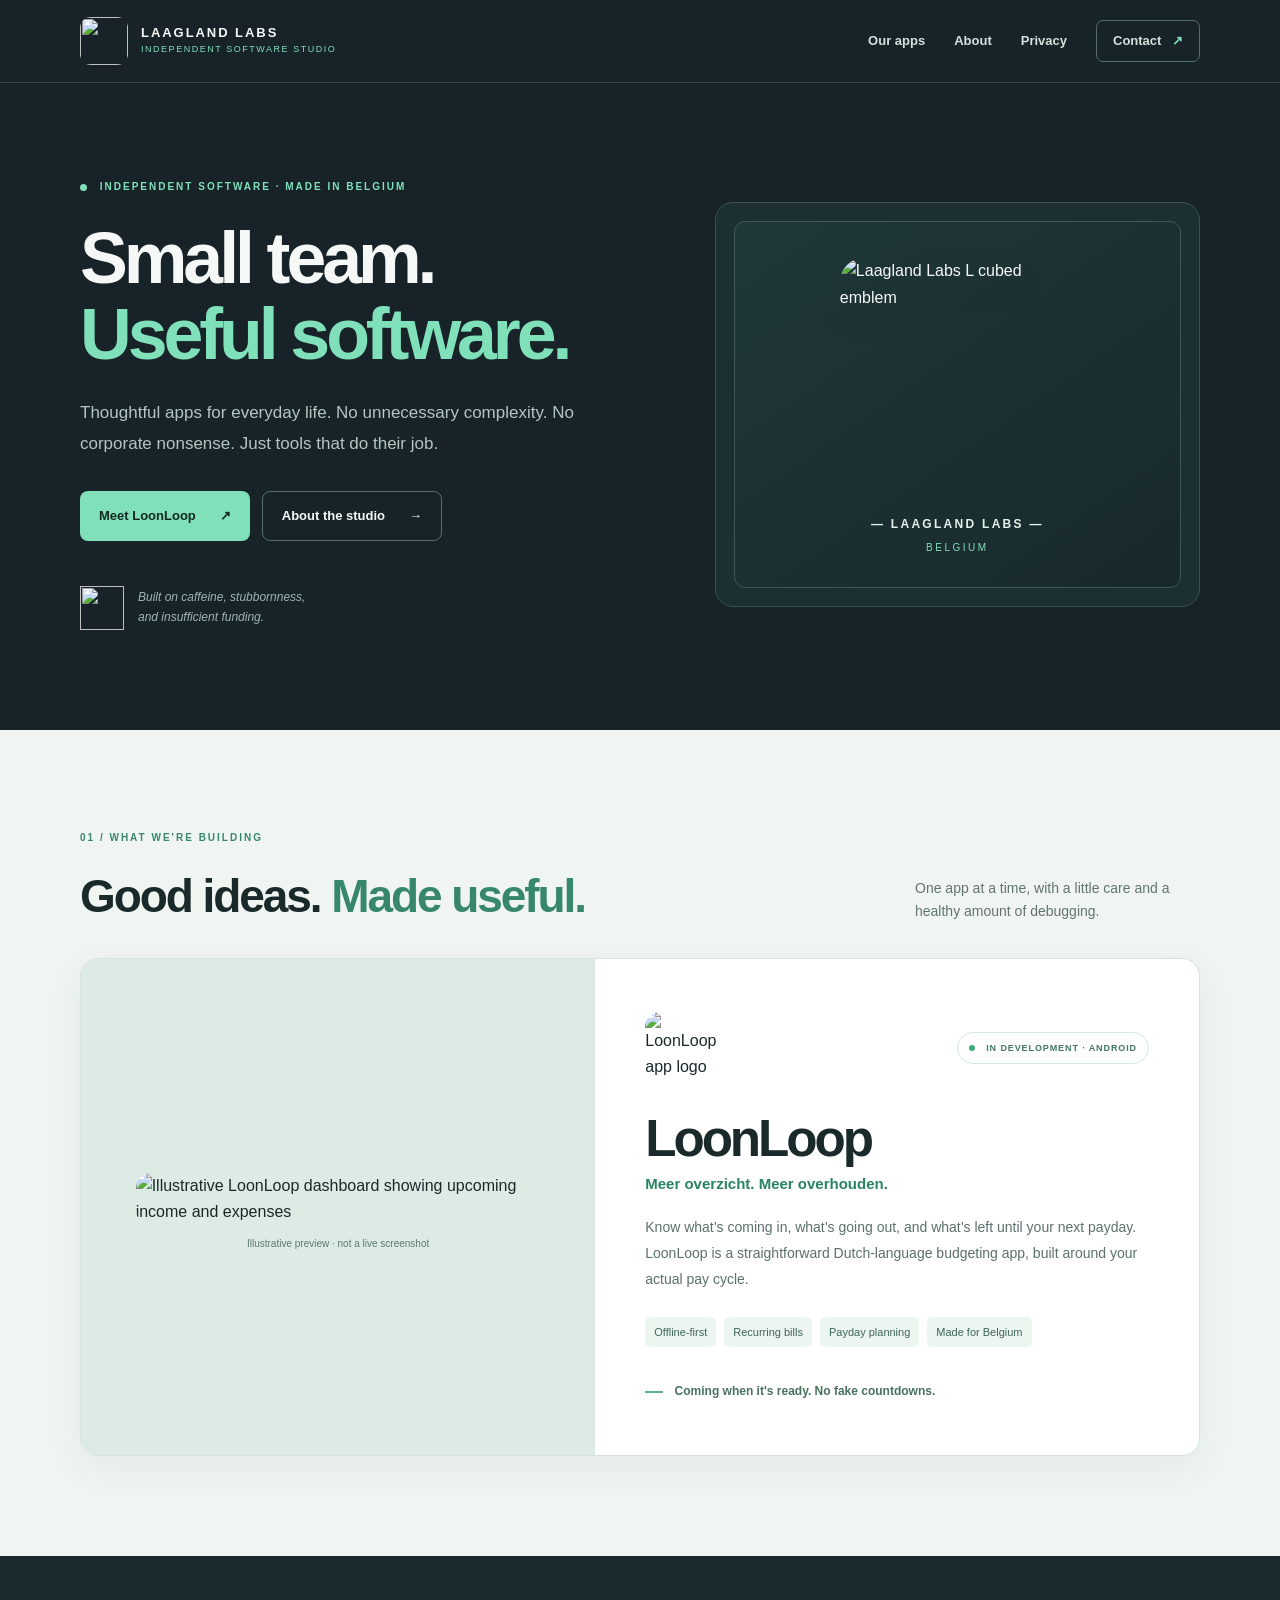
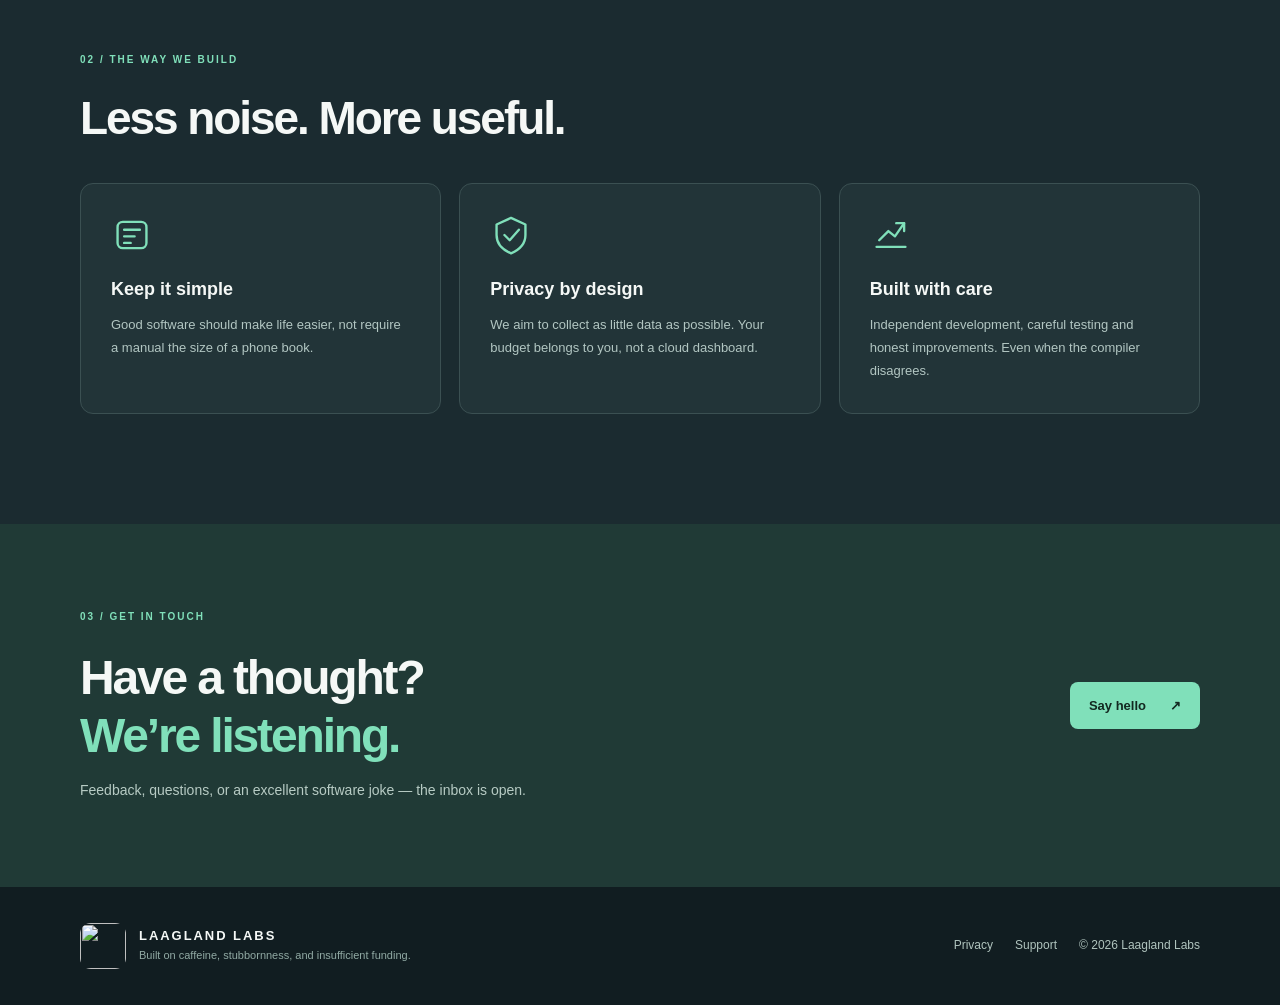
==== index.html @ 921c795e "Add files via upload" ====
<!doctype html>
<html lang="en"><head>
<meta charset="utf-8"><meta name="viewport" content="width=device-width,initial-scale=1">
<meta name="theme-color" content="#172328">
<meta name="description" content="Laagland Labs is an independent Belgian software studio building useful, straightforward apps. Meet LoonLoop.">
<title>Laagland Labs — Small team. Useful software.</title>
<link rel="icon" type="image/svg+xml" href="assets/favicon.svg">
<link rel="stylesheet" href="styles.css">
</head><body>
<header class="header"><div class="container nav">
<a href="index.html" class="brand" aria-label="Laagland Labs homepage"><img src="assets/l3-logo-approved.png" width="48" height="48" alt=""><span><strong>LAAGLAND LABS</strong><small>INDEPENDENT SOFTWARE STUDIO</small></span></a>
<nav aria-label="Main navigation"><a href="#apps">Our apps</a><a href="#about">About</a><a href="privacy.html">Privacy</a><a class="nav-cta" href="support.html">Contact <span aria-hidden="true">↗</span></a></nav>
</div></header>
<main>
<section class="hero container"><div class="hero-copy">
<p class="eyebrow"><span class="dot"></span> INDEPENDENT SOFTWARE · MADE IN BELGIUM</p>
<h1>Small team.<br><span>Useful software.</span></h1>
<p class="lead">Thoughtful apps for everyday life. No unnecessary complexity. No corporate nonsense. Just tools that do their job.</p>
<div class="actions"><a class="btn btn-primary" href="#apps">Meet LoonLoop <span>↗</span></a><a class="btn btn-outline" href="#about">About the studio <span>→</span></a></div>
<div class="slogan"><img class="coffee-icon" src="assets/coffee-cup.svg" width="44" height="44" alt=""><p>Built on caffeine, stubbornness,<br>and insufficient funding.</p></div>
</div><div class="hero-art"><div class="hero-art-inner">
<div class="mark-stage"><img src="assets/l3-logo-approved.png" width="208" height="208" alt="Laagland Labs L cubed emblem"></div>
<div class="art-caption"><span class="art-caption-name">— LAAGLAND LABS —</span><span class="art-caption-location">BELGIUM</span></div>
</div></div></section>
<section class="apps" id="apps"><div class="container">
<div class="section-intro"><div><p class="eyebrow dark">01 / WHAT WE'RE BUILDING</p><h2>Good ideas. <span>Made useful.</span></h2></div><p>One app at a time, with a little care and a healthy amount of debugging.</p></div>
<div class="product"><div class="product-visual"><img class="preview" src="assets/app-preview.svg" alt="Illustrative LoonLoop dashboard showing upcoming income and expenses"><span class="preview-note">Illustrative preview · not a live screenshot</span></div>
<div class="product-info"><div class="product-top"><img src="assets/loonloop-icon.svg" alt="LoonLoop app logo" width="72" height="72"><span class="status"><span class="dot"></span> IN DEVELOPMENT · ANDROID</span></div>
<h3>LoonLoop</h3><p class="tagline">Meer overzicht. Meer overhouden.</p>
<p class="description">Know what’s coming in, what’s going out, and what’s left until your next payday. LoonLoop is a straightforward Dutch-language budgeting app, built around your actual pay cycle.</p>
<div class="chips"><span>Offline-first</span><span>Recurring bills</span><span>Payday planning</span><span>Made for Belgium</span></div>
<div class="availability"><span class="small-line"></span> Coming when it's ready. No fake countdowns.</div>
</div></div></div></section>
<section class="values" id="about"><div class="container"><p class="eyebrow">02 / THE WAY WE BUILD</p><h2>Less noise. More useful.</h2>
<div class="values-grid">
<article><div class="value-icon"><svg viewBox="0 0 32 32" aria-hidden="true"><rect x="5" y="6" width="22" height="20" rx="4"/><path d="M10 12h12M10 17h8M10 22h5"/></svg></div><h3>Keep it simple</h3><p>Good software should make life easier, not require a manual the size of a phone book.</p></article>
<article><div class="value-icon"><svg viewBox="0 0 32 32" aria-hidden="true"><path d="M16 3 27 8v8c0 7-4 11-11 14C9 27 5 23 5 16V8z"/><path d="m11 16 4 4 7-8"/></svg></div><h3>Privacy by design</h3><p>We aim to collect as little data as possible. Your budget belongs to you, not a cloud dashboard.</p></article>
<article><div class="value-icon"><svg viewBox="0 0 32 32" aria-hidden="true"><path d="M5 25h22M7 20l7-7 5 4 7-10"/><path d="M20 7h6v6"/></svg></div><h3>Built with care</h3><p>Independent development, careful testing and honest improvements. Even when the compiler disagrees.</p></article>
</div></div></section>
<section class="contact"><div class="container contact-row"><div><p class="eyebrow">03 / GET IN TOUCH</p><h2>Have a thought?<br><span>We’re listening.</span></h2><p>Feedback, questions, or an excellent software joke — the inbox is open.</p></div><a class="btn btn-primary" href="support.html">Say hello <span>↗</span></a></div></section>
</main>
<footer><div class="container footer"><div class="footer-brand"><img src="assets/l3-logo-approved.png" width="46" height="46" alt=""><div><strong>LAAGLAND LABS</strong><small>Built on caffeine, stubbornness, and insufficient funding.</small></div></div><div class="footer-links"><a href="privacy.html">Privacy</a><a href="support.html">Support</a><span>© <span id="year">2026</span> Laagland Labs</span></div></div></footer>
<script src="script.js"></script></body></html>
---- styles.css ----
:root{--bg:#172328;--bg2:#1c2c30;--mint:#80e0ba;--mint-light:#a6f0d0;--text:#f5f8f6;--muted:#b2c6c2;--line:#35474a;--paper:#f0f5f1;--ink:#1a2a2b}
*{box-sizing:border-box}html{scroll-behavior:smooth}body{margin:0;background:var(--bg);color:var(--text);font-family:Inter,"Segoe UI",Arial,sans-serif;line-height:1.65;-webkit-font-smoothing:antialiased}a{text-decoration:none;color:inherit}a:focus-visible{outline:2px solid var(--mint);outline-offset:4px}img{max-width:100%;display:block}.container{width:min(1120px,calc(100% - 48px));margin:auto}
.header{border-bottom:1px solid var(--line);background:#172328;position:sticky;top:0;z-index:10}.nav{height:82px;display:flex;align-items:center;justify-content:space-between;gap:24px}.brand{display:flex;align-items:center;gap:13px}.brand img{border-radius:11px}.brand strong,.footer-brand strong{display:block;font-size:13px;letter-spacing:.15em;line-height:1.4}.brand small{display:block;color:var(--mint);font-size:9px;letter-spacing:.17em;line-height:1.7}.nav nav{display:flex;align-items:center;gap:29px;color:#d5e1dc;font-size:13px;font-weight:600}.nav nav a:hover,.footer-links a:hover{color:var(--mint)}.nav-cta{border:1px solid #52706a;padding:9px 16px;border-radius:7px}.nav-cta span{color:var(--mint);padding-left:7px}
.hero{display:grid;grid-template-columns:1.08fr .92fr;gap:65px;align-items:center;padding-top:96px;padding-bottom:100px;min-height:610px}.eyebrow{font-size:10px;letter-spacing:.2em;font-weight:800;color:var(--mint);margin:0 0 24px}.dot{display:inline-block;width:7px;height:7px;background:var(--mint);border-radius:50%;margin-right:8px;vertical-align:middle}.hero h1{font-size:clamp(48px,5.6vw,75px);line-height:1.07;letter-spacing:-.057em;margin:0 0 25px;font-weight:800}.hero h1 span,.contact h2 span{color:var(--mint)}.lead{color:var(--muted);max-width:510px;font-size:17px;line-height:1.8;margin:0}.actions{display:flex;gap:12px;flex-wrap:wrap;margin-top:32px}.btn{display:inline-flex;align-items:center;justify-content:center;gap:24px;border-radius:8px;padding:13px 19px;font-size:13px;font-weight:750;transition:background .18s,border-color .18s}.btn-primary{background:var(--mint);color:#132921}.btn-primary:hover{background:var(--mint-light)}.btn-outline{border:1px solid #56706b}.btn-outline:hover{border-color:var(--mint)}.slogan{display:flex;gap:14px;align-items:center;margin-top:45px;color:#9eb5b1;font-size:12px;font-style:italic}.slogan p{margin:0}.coffee{font-size:25px;font-style:normal}
.hero-art{border:1px solid #39514f;background:#1c3032;border-radius:18px;padding:18px;min-height:405px;display:grid}.hero-art-inner{border:1px solid #405755;border-radius:11px;display:flex;flex-direction:column;justify-content:space-between;padding:30px;background:linear-gradient(145deg,#203839,#18292d)}.mark-stage{flex:1;display:grid;place-items:center}.mark-stage img{width:min(220px,65%);filter:drop-shadow(0 10px 20px #0002)}.art-caption{display:flex;justify-content:space-between;gap:10px;color:#94b2aa;font-size:9px;letter-spacing:.16em}
.apps{background:var(--paper);color:var(--ink);padding:100px 0}.section-intro{display:flex;align-items:end;justify-content:space-between;gap:30px;margin-bottom:35px}.eyebrow.dark{color:#37876a}.section-intro h2,.values h2{font-size:clamp(32px,4vw,46px);letter-spacing:-.045em;line-height:1.15;margin:0}.section-intro h2 span{color:#37876a}.section-intro>p{color:#617471;max-width:285px;font-size:14px;margin:0}
.product{background:white;border:1px solid #d7e3db;border-radius:18px;overflow:hidden;display:grid;grid-template-columns:.92fr 1.08fr;box-shadow:0 12px 36px #1d3e3410}.product-visual{background:#dcebe4;padding:28px 28px 16px;display:flex;flex-direction:column;align-items:center;justify-content:center}.preview{width:min(100%,405px);border-radius:15px}.preview-note{color:#5d7970;font-size:10px;margin-top:11px}.product-info{padding:53px 50px}.product-top{display:flex;align-items:center;justify-content:space-between;gap:16px}.product-top img{border-radius:15px}.status{font-size:9px;font-weight:800;letter-spacing:.1em;color:#417a62;border:1px solid #d5e8dd;padding:8px 11px;border-radius:20px;white-space:nowrap}.status .dot{width:6px;height:6px;background:#41aa7e}.product h3{font-size:clamp(38px,4vw,54px);line-height:1.1;letter-spacing:-.06em;margin:27px 0 5px}.tagline{font-size:15px;font-weight:750;color:#298460;margin:0 0 18px}.description{font-size:14px;line-height:1.85;color:#5c706c;margin:0}.chips{display:flex;flex-wrap:wrap;gap:8px;margin-top:24px}.chips span{font-size:11px;background:#edf5f0;color:#3c6658;padding:6px 9px;border-radius:5px}.availability{font-size:12px;font-weight:700;color:#48725e;margin-top:35px}.small-line{display:inline-block;width:18px;height:2px;background:#5eb18a;vertical-align:middle;margin-right:8px}
.values{padding:96px 0 110px;background:#1b2b30}.values h2{margin-bottom:38px}.values-grid{display:grid;grid-template-columns:repeat(3,1fr);gap:18px}.values-grid article{padding:30px;border:1px solid #3b5052;border-radius:13px;background:#223438}.value-icon{width:42px;height:42px;color:var(--mint)}.value-icon svg{width:100%;height:100%;fill:none;stroke:currentColor;stroke-width:1.8;stroke-linecap:round;stroke-linejoin:round}.values h3{font-size:18px;margin:19px 0 8px}.values article p{font-size:13px;color:#b2c6c2;margin:0;line-height:1.8}
.contact{padding:85px 0;background:#203a36}.contact-row{display:flex;align-items:center;justify-content:space-between;gap:35px}.contact h2{font-size:clamp(32px,4vw,48px);letter-spacing:-.045em;line-height:1.2;margin:0 0 14px}.contact p:not(.eyebrow){color:#b7cbc4;font-size:14px;margin:0}.contact .btn{flex:none}
footer{background:#111d21;padding:36px 0}.footer{display:flex;justify-content:space-between;align-items:center;gap:30px}.footer-brand{display:flex;align-items:center;gap:13px}.footer-brand img{border-radius:10px}.footer-brand small{display:block;color:#91aaa4;font-size:11px}.footer-links{display:flex;align-items:center;flex-wrap:wrap;gap:22px;color:#b0c4be;font-size:12px}
.legal{max-width:820px;padding:85px 0 110px}.legal h1{font-size:clamp(36px,5vw,54px);letter-spacing:-.05em;line-height:1.2}.legal h2{font-size:23px;margin-top:32px}.legal p,.legal li{color:var(--muted)}.legal a{color:var(--mint);text-decoration:underline}.notice{padding:19px 22px;border:1px solid #547b6b;border-radius:9px;background:#203832;color:#d7f1e4}
@media(max-width:900px){.hero{gap:28px;min-height:unset;padding:70px 0}.hero-art{min-height:320px}.product-info{padding:35px}.product-visual{padding:20px}.nav nav{gap:16px}}
@media(max-width:700px){.container{width:min(100% - 36px,1120px)}.nav{height:72px}.brand strong{font-size:11px}.brand small{font-size:8px}.nav nav a:not(.nav-cta){display:none}.nav-cta{padding:8px 10px}.hero{grid-template-columns:1fr;padding:60px 0;gap:32px}.hero h1{font-size:clamp(46px,10vw,64px)}.hero-art{min-height:270px}.mark-stage img{width:170px}.apps,.values{padding:70px 0}.section-intro{display:block}.section-intro>p{margin-top:15px}.product{grid-template-columns:1fr}.product-visual{padding:18px}.preview{max-width:360px}.product-info{padding:30px}.product-top{align-items:start}.status{font-size:8px}.values-grid{grid-template-columns:1fr}.contact{padding:70px 0}.contact-row{align-items:start;flex-direction:column}.footer{align-items:start;flex-direction:column}.footer-links{gap:16px}}
@media(prefers-reduced-motion:reduce){html{scroll-behavior:auto}.btn{transition:none}}

/* Brand assets v1.3 */
.coffee-icon{width:44px;height:44px;flex:none;display:block}
.brand img,.footer-brand img{object-fit:cover;border-radius:11px}
.mark-stage img{width:min(235px,72%);height:auto;aspect-ratio:1;object-fit:cover;border-radius:24px}
@media(max-width:700px){.mark-stage img{width:180px}}

/* v1.4: centered studio signature beneath hero logo */
.art-caption{display:flex;flex-direction:column;align-items:center;justify-content:center;gap:5px;text-align:center;padding-top:16px}
.art-caption-name{font-size:12px;letter-spacing:.19em;color:#e3f2eb;font-weight:700}
.art-caption-location{font-size:10px;letter-spacing:.25em;color:#80e0ba}

/* Support form test */
.support-page{max-width:850px;padding-top:80px;padding-bottom:105px}.support-page h1{font-size:clamp(38px,5vw,60px);line-height:1.13;letter-spacing:-.045em;margin:0}.support-page h1 span{color:var(--mint)}.support-intro,.support-form-section>p{color:var(--muted)}.support-page section{margin-top:55px}.support-page h2{font-size:27px}.faq details{border:1px solid var(--line);border-radius:10px;margin:10px 0;padding:0 18px;background:#203237}.faq summary{cursor:pointer;padding:17px 0;font-weight:650}.faq details p{color:var(--muted);margin:0 0 18px}.support-form-section{border-top:1px solid var(--line);padding-top:20px}.support-form{display:grid;gap:18px;margin-top:25px}.support-form label{display:grid;gap:7px;font-size:13px;font-weight:650}.form-two{display:grid;grid-template-columns:1fr 1fr;gap:16px}.support-form input,.support-form select,.support-form textarea{width:100%;border:1px solid #526a67;background:#1b2d31;color:var(--text);padding:13px 14px;border-radius:8px;font:inherit;font-weight:400}.support-form textarea{resize:vertical}.support-form input:focus,.support-form select:focus,.support-form textarea:focus{outline:2px solid var(--mint);outline-offset:2px}.support-form input::placeholder,.support-form textarea::placeholder{color:#8da5a0}.support-form .btn{border:0;cursor:pointer;justify-self:start}.support-form .btn:disabled{opacity:.6;cursor:wait}.form-privacy{color:var(--muted);font-size:12px;margin:0}.form-privacy a{color:var(--mint);text-decoration:underline}.form-status{margin:0;min-height:1.5em;color:var(--mint)}.form-status.error{color:#ffb0a8}.form-honeypot{position:absolute;left:-10000px;width:1px;height:1px;overflow:hidden}@media(max-width:700px){.form-two{grid-template-columns:1fr}.support-page{padding-top:55px}}
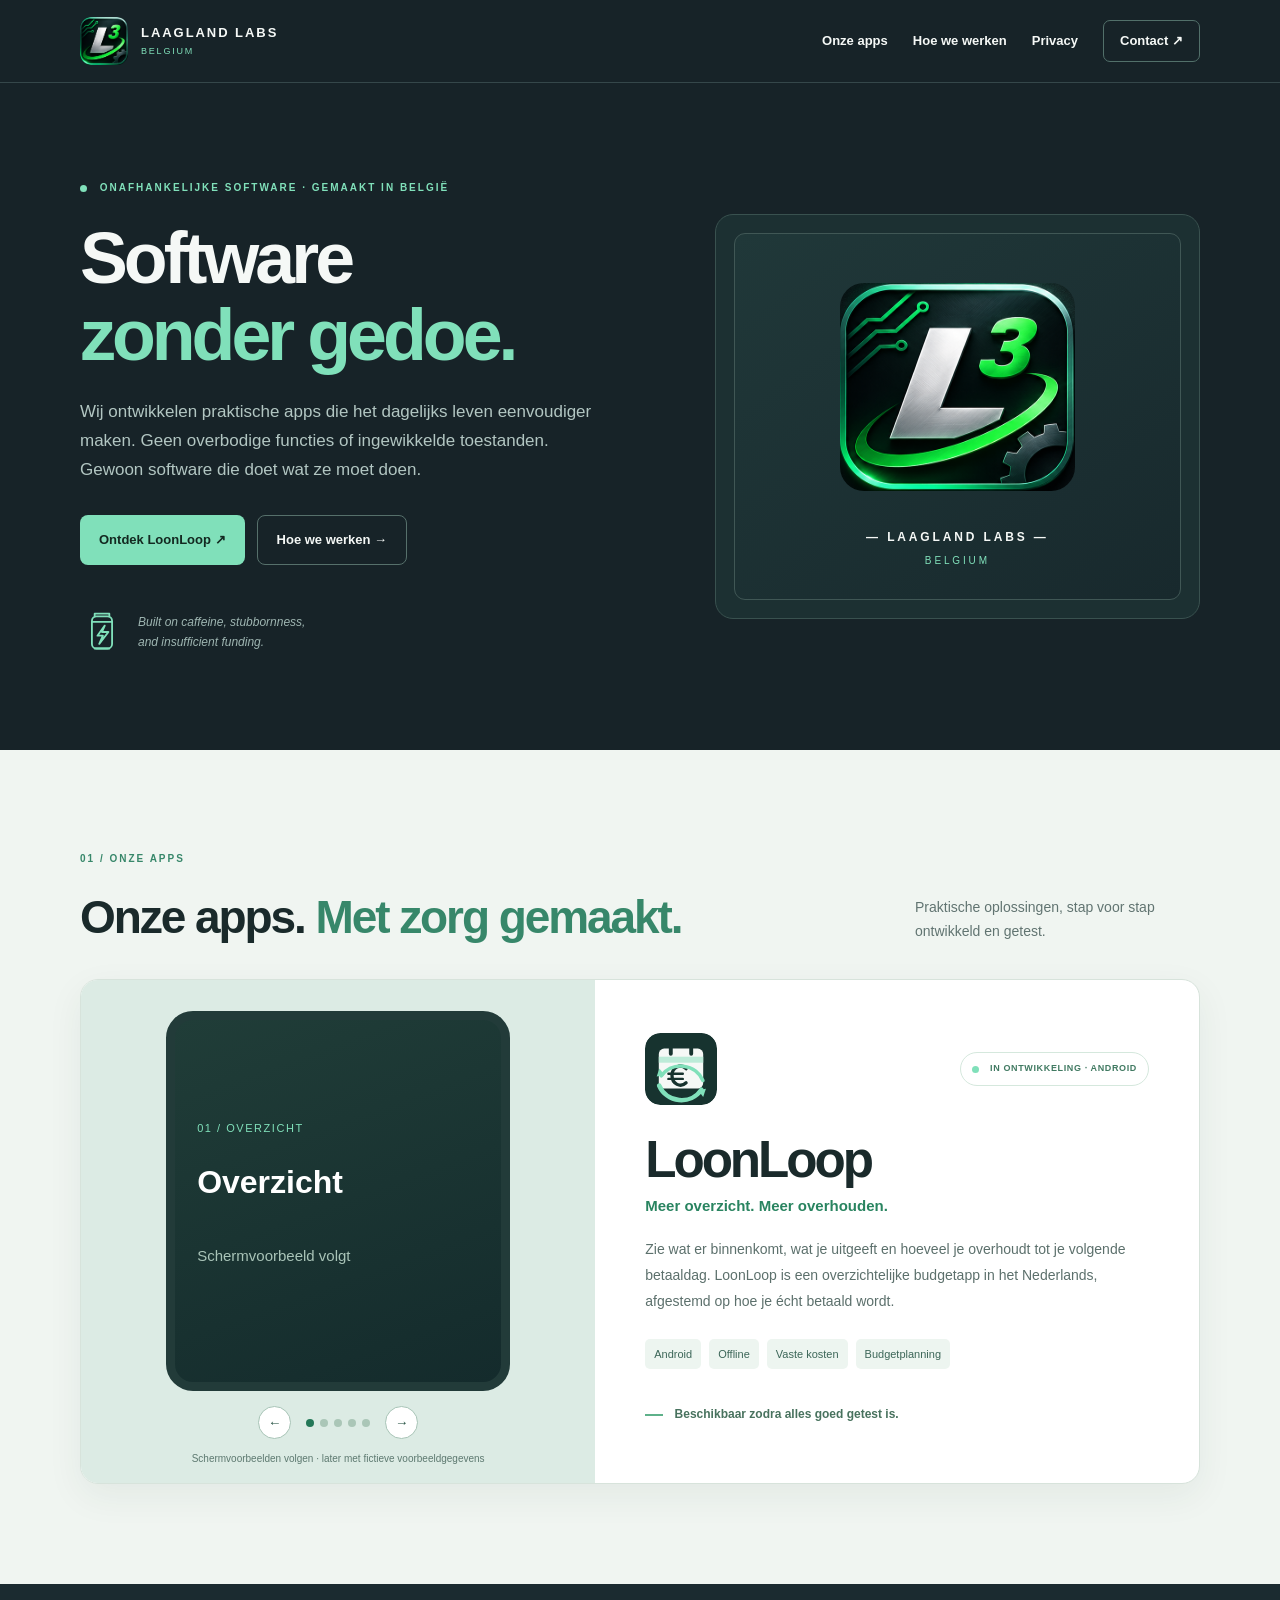
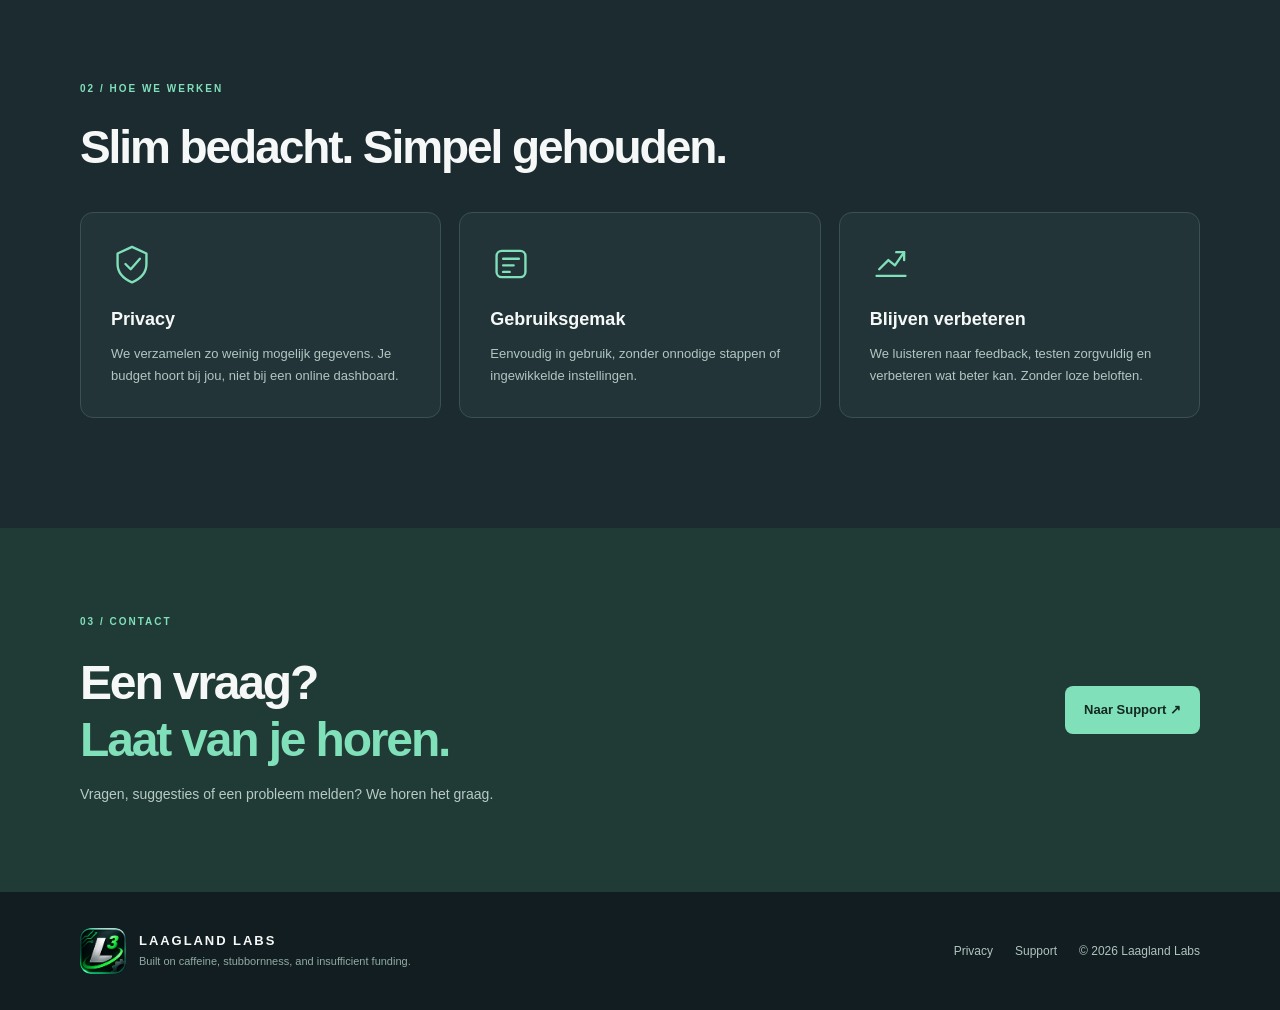
==== commit 816a8083: "Add files via upload" ====
--- a/index.html
+++ b/index.html
@@ -1,43 +1,7 @@
-<!doctype html>
-<html lang="en"><head>
-<meta charset="utf-8"><meta name="viewport" content="width=device-width,initial-scale=1">
-<meta name="theme-color" content="#172328">
-<meta name="description" content="Laagland Labs is an independent Belgian software studio building useful, straightforward apps. Meet LoonLoop.">
-<title>Laagland Labs — Small team. Useful software.</title>
-<link rel="icon" type="image/svg+xml" href="assets/favicon.svg">
-<link rel="stylesheet" href="styles.css">
-</head><body>
-<header class="header"><div class="container nav">
-<a href="index.html" class="brand" aria-label="Laagland Labs homepage"><img src="assets/l3-logo-approved.png" width="48" height="48" alt=""><span><strong>LAAGLAND LABS</strong><small>INDEPENDENT SOFTWARE STUDIO</small></span></a>
-<nav aria-label="Main navigation"><a href="#apps">Our apps</a><a href="#about">About</a><a href="privacy.html">Privacy</a><a class="nav-cta" href="support.html">Contact <span aria-hidden="true">↗</span></a></nav>
-</div></header>
-<main>
-<section class="hero container"><div class="hero-copy">
-<p class="eyebrow"><span class="dot"></span> INDEPENDENT SOFTWARE · MADE IN BELGIUM</p>
-<h1>Small team.<br><span>Useful software.</span></h1>
-<p class="lead">Thoughtful apps for everyday life. No unnecessary complexity. No corporate nonsense. Just tools that do their job.</p>
-<div class="actions"><a class="btn btn-primary" href="#apps">Meet LoonLoop <span>↗</span></a><a class="btn btn-outline" href="#about">About the studio <span>→</span></a></div>
-<div class="slogan"><img class="coffee-icon" src="assets/coffee-cup.svg" width="44" height="44" alt=""><p>Built on caffeine, stubbornness,<br>and insufficient funding.</p></div>
-</div><div class="hero-art"><div class="hero-art-inner">
-<div class="mark-stage"><img src="assets/l3-logo-approved.png" width="208" height="208" alt="Laagland Labs L cubed emblem"></div>
-<div class="art-caption"><span class="art-caption-name">— LAAGLAND LABS —</span><span class="art-caption-location">BELGIUM</span></div>
-</div></div></section>
-<section class="apps" id="apps"><div class="container">
-<div class="section-intro"><div><p class="eyebrow dark">01 / WHAT WE'RE BUILDING</p><h2>Good ideas. <span>Made useful.</span></h2></div><p>One app at a time, with a little care and a healthy amount of debugging.</p></div>
-<div class="product"><div class="product-visual"><img class="preview" src="assets/app-preview.svg" alt="Illustrative LoonLoop dashboard showing upcoming income and expenses"><span class="preview-note">Illustrative preview · not a live screenshot</span></div>
-<div class="product-info"><div class="product-top"><img src="assets/loonloop-icon.svg" alt="LoonLoop app logo" width="72" height="72"><span class="status"><span class="dot"></span> IN DEVELOPMENT · ANDROID</span></div>
-<h3>LoonLoop</h3><p class="tagline">Meer overzicht. Meer overhouden.</p>
-<p class="description">Know what’s coming in, what’s going out, and what’s left until your next payday. LoonLoop is a straightforward Dutch-language budgeting app, built around your actual pay cycle.</p>
-<div class="chips"><span>Offline-first</span><span>Recurring bills</span><span>Payday planning</span><span>Made for Belgium</span></div>
-<div class="availability"><span class="small-line"></span> Coming when it's ready. No fake countdowns.</div>
-</div></div></div></section>
-<section class="values" id="about"><div class="container"><p class="eyebrow">02 / THE WAY WE BUILD</p><h2>Less noise. More useful.</h2>
-<div class="values-grid">
-<article><div class="value-icon"><svg viewBox="0 0 32 32" aria-hidden="true"><rect x="5" y="6" width="22" height="20" rx="4"/><path d="M10 12h12M10 17h8M10 22h5"/></svg></div><h3>Keep it simple</h3><p>Good software should make life easier, not require a manual the size of a phone book.</p></article>
-<article><div class="value-icon"><svg viewBox="0 0 32 32" aria-hidden="true"><path d="M16 3 27 8v8c0 7-4 11-11 14C9 27 5 23 5 16V8z"/><path d="m11 16 4 4 7-8"/></svg></div><h3>Privacy by design</h3><p>We aim to collect as little data as possible. Your budget belongs to you, not a cloud dashboard.</p></article>
-<article><div class="value-icon"><svg viewBox="0 0 32 32" aria-hidden="true"><path d="M5 25h22M7 20l7-7 5 4 7-10"/><path d="M20 7h6v6"/></svg></div><h3>Built with care</h3><p>Independent development, careful testing and honest improvements. Even when the compiler disagrees.</p></article>
-</div></div></section>
-<section class="contact"><div class="container contact-row"><div><p class="eyebrow">03 / GET IN TOUCH</p><h2>Have a thought?<br><span>We’re listening.</span></h2><p>Feedback, questions, or an excellent software joke — the inbox is open.</p></div><a class="btn btn-primary" href="support.html">Say hello <span>↗</span></a></div></section>
-</main>
-<footer><div class="container footer"><div class="footer-brand"><img src="assets/l3-logo-approved.png" width="46" height="46" alt=""><div><strong>LAAGLAND LABS</strong><small>Built on caffeine, stubbornness, and insufficient funding.</small></div></div><div class="footer-links"><a href="privacy.html">Privacy</a><a href="support.html">Support</a><span>© <span id="year">2026</span> Laagland Labs</span></div></div></footer>
-<script src="script.js"></script></body></html>+<!doctype html><html lang="nl-BE"><head><meta charset="utf-8"><meta name="viewport" content="width=device-width,initial-scale=1"><meta name="theme-color" content="#172328"><meta name="description" content="Laagland Labs ontwikkelt praktische software zonder gedoe. Ontdek LoonLoop, een eenvoudige budgetapp voor België."><title>Laagland Labs — Software zonder gedoe.</title><link rel="icon" href="assets/favicon.svg" type="image/svg+xml"><link rel="stylesheet" href="styles.css"></head><body>
+<header class="header"><div class="container nav"><a href="index.html" class="brand" aria-label="Laagland Labs startpagina"><img src="assets/l3-logo-approved.png" width="48" height="48" alt=""><span><strong>LAAGLAND LABS</strong><small>BELGIUM</small></span></a><nav aria-label="Hoofdnavigatie"><a href="#apps">Onze apps</a><a href="#about">Hoe we werken</a><a href="privacy.html">Privacy</a><a class="nav-cta" href="support.html">Contact ↗</a></nav></div></header>
+<main><section class="hero container"><div class="hero-copy"><p class="eyebrow"><span class="dot"></span> ONAFHANKELIJKE SOFTWARE · GEMAAKT IN BELGIË</p><h1>Software<br><span>zonder gedoe.</span></h1><p class="lead">Wij ontwikkelen praktische apps die het dagelijks leven eenvoudiger maken. Geen overbodige functies of ingewikkelde toestanden. Gewoon software die doet wat ze moet doen.</p><div class="actions"><a class="btn btn-primary" href="#apps">Ontdek LoonLoop ↗</a><a class="btn btn-outline" href="#about">Hoe we werken →</a></div><div class="slogan"><img class="coffee-icon" src="assets/energy-can.svg" width="44" height="44" alt=""><p>Built on caffeine, stubbornness,<br>and insufficient funding.</p></div></div><div class="hero-art"><div class="hero-art-inner"><div class="mark-stage"><img src="assets/l3-logo-approved.png" width="208" height="208" alt="Laagland Labs L³-logo"></div><div class="art-caption"><span class="art-caption-name">— LAAGLAND LABS —</span><span class="art-caption-location">BELGIUM</span></div></div></div></section>
+<section class="apps" id="apps"><div class="container"><div class="section-intro"><div><p class="eyebrow dark">01 / ONZE APPS</p><h2>Onze apps. <span>Met zorg gemaakt.</span></h2></div><p>Praktische oplossingen, stap voor stap ontwikkeld en getest.</p></div><div class="product"><div class="product-visual"><div class="gallery" aria-label="LoonLoop schermvoorbeelden"><div class="gallery-viewport" id="gallery-viewport"><div class="gallery-track" id="gallery-track"><div class="gallery-slide"><div class="placeholder-screen"><span>01 / OVERZICHT</span><strong>Overzicht</strong><p>Schermvoorbeeld volgt</p></div></div><div class="gallery-slide"><div class="placeholder-screen"><span>02 / BUDGET</span><strong>Budget</strong><p>Schermvoorbeeld volgt</p></div></div><div class="gallery-slide"><div class="placeholder-screen"><span>03 / INKOMSTEN</span><strong>Inkomsten</strong><p>Schermvoorbeeld volgt</p></div></div><div class="gallery-slide"><div class="placeholder-screen"><span>04 / UITGAVEN</span><strong>Uitgaven</strong><p>Schermvoorbeeld volgt</p></div></div><div class="gallery-slide"><div class="placeholder-screen"><span>05 / INSTELLINGEN</span><strong>Instellingen</strong><p>Schermvoorbeeld volgt</p></div></div></div></div><div class="gallery-controls"><button type="button" id="gallery-prev" aria-label="Vorig scherm">←</button><div class="gallery-dots" id="gallery-dots" aria-label="Kies een scherm"></div><button type="button" id="gallery-next" aria-label="Volgend scherm">→</button></div></div><span class="preview-note">Schermvoorbeelden volgen · later met fictieve voorbeeldgegevens</span></div><div class="product-info"><div class="product-top"><img src="assets/loonloop-icon.svg" alt="LoonLoop app-logo" width="72" height="72"><span class="status"><span class="dot"></span> IN ONTWIKKELING · ANDROID</span></div><h3>LoonLoop</h3><p class="tagline">Meer overzicht. Meer overhouden.</p><p class="description">Zie wat er binnenkomt, wat je uitgeeft en hoeveel je overhoudt tot je volgende betaaldag. LoonLoop is een overzichtelijke budgetapp in het Nederlands, afgestemd op hoe je écht betaald wordt.</p><div class="chips"><span>Android</span><span>Offline</span><span>Vaste kosten</span><span>Budgetplanning</span></div><div class="availability"><span class="small-line"></span> Beschikbaar zodra alles goed getest is.</div></div></div></div></section>
+<section class="values" id="about"><div class="container"><p class="eyebrow">02 / HOE WE WERKEN</p><h2>Slim bedacht. Simpel gehouden.</h2><div class="values-grid"><article><div class="value-icon"><svg viewBox="0 0 32 32" aria-hidden="true"><path d="M16 3 27 8v8c0 7-4 11-11 14C9 27 5 23 5 16V8z"/><path d="m11 16 4 4 7-8"/></svg></div><h3>Privacy</h3><p>We verzamelen zo weinig mogelijk gegevens. Je budget hoort bij jou, niet bij een online dashboard.</p></article><article><div class="value-icon"><svg viewBox="0 0 32 32" aria-hidden="true"><rect x="5" y="6" width="22" height="20" rx="4"/><path d="M10 12h12M10 17h8M10 22h5"/></svg></div><h3>Gebruiksgemak</h3><p>Eenvoudig in gebruik, zonder onnodige stappen of ingewikkelde instellingen.</p></article><article><div class="value-icon"><svg viewBox="0 0 32 32" aria-hidden="true"><path d="M5 25h22M7 20l7-7 5 4 7-10"/><path d="M20 7h6v6"/></svg></div><h3>Blijven verbeteren</h3><p>We luisteren naar feedback, testen zorgvuldig en verbeteren wat beter kan. Zonder loze beloften.</p></article></div></div></section>
+<section class="contact"><div class="container contact-row"><div><p class="eyebrow">03 / CONTACT</p><h2>Een vraag?<br><span>Laat van je horen.</span></h2><p>Vragen, suggesties of een probleem melden? We horen het graag.</p></div><a class="btn btn-primary" href="support.html">Naar Support ↗</a></div></section></main>
+<footer><div class="container footer"><div class="footer-brand"><img src="assets/l3-logo-approved.png" width="46" height="46" alt=""><div><strong>LAAGLAND LABS</strong><small>Built on caffeine, stubbornness, and insufficient funding.</small></div></div><div class="footer-links"><a href="privacy.html">Privacy</a><a href="support.html">Support</a><span>© <span id="year">2026</span> Laagland Labs</span></div></div></footer><script src="script.js"></script></body></html>
--- a/styles.css
+++ b/styles.css
@@ -1,29 +1 @@
-
-:root{--bg:#172328;--bg2:#1c2c30;--mint:#80e0ba;--mint-light:#a6f0d0;--text:#f5f8f6;--muted:#b2c6c2;--line:#35474a;--paper:#f0f5f1;--ink:#1a2a2b}
-*{box-sizing:border-box}html{scroll-behavior:smooth}body{margin:0;background:var(--bg);color:var(--text);font-family:Inter,"Segoe UI",Arial,sans-serif;line-height:1.65;-webkit-font-smoothing:antialiased}a{text-decoration:none;color:inherit}a:focus-visible{outline:2px solid var(--mint);outline-offset:4px}img{max-width:100%;display:block}.container{width:min(1120px,calc(100% - 48px));margin:auto}
-.header{border-bottom:1px solid var(--line);background:#172328;position:sticky;top:0;z-index:10}.nav{height:82px;display:flex;align-items:center;justify-content:space-between;gap:24px}.brand{display:flex;align-items:center;gap:13px}.brand img{border-radius:11px}.brand strong,.footer-brand strong{display:block;font-size:13px;letter-spacing:.15em;line-height:1.4}.brand small{display:block;color:var(--mint);font-size:9px;letter-spacing:.17em;line-height:1.7}.nav nav{display:flex;align-items:center;gap:29px;color:#d5e1dc;font-size:13px;font-weight:600}.nav nav a:hover,.footer-links a:hover{color:var(--mint)}.nav-cta{border:1px solid #52706a;padding:9px 16px;border-radius:7px}.nav-cta span{color:var(--mint);padding-left:7px}
-.hero{display:grid;grid-template-columns:1.08fr .92fr;gap:65px;align-items:center;padding-top:96px;padding-bottom:100px;min-height:610px}.eyebrow{font-size:10px;letter-spacing:.2em;font-weight:800;color:var(--mint);margin:0 0 24px}.dot{display:inline-block;width:7px;height:7px;background:var(--mint);border-radius:50%;margin-right:8px;vertical-align:middle}.hero h1{font-size:clamp(48px,5.6vw,75px);line-height:1.07;letter-spacing:-.057em;margin:0 0 25px;font-weight:800}.hero h1 span,.contact h2 span{color:var(--mint)}.lead{color:var(--muted);max-width:510px;font-size:17px;line-height:1.8;margin:0}.actions{display:flex;gap:12px;flex-wrap:wrap;margin-top:32px}.btn{display:inline-flex;align-items:center;justify-content:center;gap:24px;border-radius:8px;padding:13px 19px;font-size:13px;font-weight:750;transition:background .18s,border-color .18s}.btn-primary{background:var(--mint);color:#132921}.btn-primary:hover{background:var(--mint-light)}.btn-outline{border:1px solid #56706b}.btn-outline:hover{border-color:var(--mint)}.slogan{display:flex;gap:14px;align-items:center;margin-top:45px;color:#9eb5b1;font-size:12px;font-style:italic}.slogan p{margin:0}.coffee{font-size:25px;font-style:normal}
-.hero-art{border:1px solid #39514f;background:#1c3032;border-radius:18px;padding:18px;min-height:405px;display:grid}.hero-art-inner{border:1px solid #405755;border-radius:11px;display:flex;flex-direction:column;justify-content:space-between;padding:30px;background:linear-gradient(145deg,#203839,#18292d)}.mark-stage{flex:1;display:grid;place-items:center}.mark-stage img{width:min(220px,65%);filter:drop-shadow(0 10px 20px #0002)}.art-caption{display:flex;justify-content:space-between;gap:10px;color:#94b2aa;font-size:9px;letter-spacing:.16em}
-.apps{background:var(--paper);color:var(--ink);padding:100px 0}.section-intro{display:flex;align-items:end;justify-content:space-between;gap:30px;margin-bottom:35px}.eyebrow.dark{color:#37876a}.section-intro h2,.values h2{font-size:clamp(32px,4vw,46px);letter-spacing:-.045em;line-height:1.15;margin:0}.section-intro h2 span{color:#37876a}.section-intro>p{color:#617471;max-width:285px;font-size:14px;margin:0}
-.product{background:white;border:1px solid #d7e3db;border-radius:18px;overflow:hidden;display:grid;grid-template-columns:.92fr 1.08fr;box-shadow:0 12px 36px #1d3e3410}.product-visual{background:#dcebe4;padding:28px 28px 16px;display:flex;flex-direction:column;align-items:center;justify-content:center}.preview{width:min(100%,405px);border-radius:15px}.preview-note{color:#5d7970;font-size:10px;margin-top:11px}.product-info{padding:53px 50px}.product-top{display:flex;align-items:center;justify-content:space-between;gap:16px}.product-top img{border-radius:15px}.status{font-size:9px;font-weight:800;letter-spacing:.1em;color:#417a62;border:1px solid #d5e8dd;padding:8px 11px;border-radius:20px;white-space:nowrap}.status .dot{width:6px;height:6px;background:#41aa7e}.product h3{font-size:clamp(38px,4vw,54px);line-height:1.1;letter-spacing:-.06em;margin:27px 0 5px}.tagline{font-size:15px;font-weight:750;color:#298460;margin:0 0 18px}.description{font-size:14px;line-height:1.85;color:#5c706c;margin:0}.chips{display:flex;flex-wrap:wrap;gap:8px;margin-top:24px}.chips span{font-size:11px;background:#edf5f0;color:#3c6658;padding:6px 9px;border-radius:5px}.availability{font-size:12px;font-weight:700;color:#48725e;margin-top:35px}.small-line{display:inline-block;width:18px;height:2px;background:#5eb18a;vertical-align:middle;margin-right:8px}
-.values{padding:96px 0 110px;background:#1b2b30}.values h2{margin-bottom:38px}.values-grid{display:grid;grid-template-columns:repeat(3,1fr);gap:18px}.values-grid article{padding:30px;border:1px solid #3b5052;border-radius:13px;background:#223438}.value-icon{width:42px;height:42px;color:var(--mint)}.value-icon svg{width:100%;height:100%;fill:none;stroke:currentColor;stroke-width:1.8;stroke-linecap:round;stroke-linejoin:round}.values h3{font-size:18px;margin:19px 0 8px}.values article p{font-size:13px;color:#b2c6c2;margin:0;line-height:1.8}
-.contact{padding:85px 0;background:#203a36}.contact-row{display:flex;align-items:center;justify-content:space-between;gap:35px}.contact h2{font-size:clamp(32px,4vw,48px);letter-spacing:-.045em;line-height:1.2;margin:0 0 14px}.contact p:not(.eyebrow){color:#b7cbc4;font-size:14px;margin:0}.contact .btn{flex:none}
-footer{background:#111d21;padding:36px 0}.footer{display:flex;justify-content:space-between;align-items:center;gap:30px}.footer-brand{display:flex;align-items:center;gap:13px}.footer-brand img{border-radius:10px}.footer-brand small{display:block;color:#91aaa4;font-size:11px}.footer-links{display:flex;align-items:center;flex-wrap:wrap;gap:22px;color:#b0c4be;font-size:12px}
-.legal{max-width:820px;padding:85px 0 110px}.legal h1{font-size:clamp(36px,5vw,54px);letter-spacing:-.05em;line-height:1.2}.legal h2{font-size:23px;margin-top:32px}.legal p,.legal li{color:var(--muted)}.legal a{color:var(--mint);text-decoration:underline}.notice{padding:19px 22px;border:1px solid #547b6b;border-radius:9px;background:#203832;color:#d7f1e4}
-@media(max-width:900px){.hero{gap:28px;min-height:unset;padding:70px 0}.hero-art{min-height:320px}.product-info{padding:35px}.product-visual{padding:20px}.nav nav{gap:16px}}
-@media(max-width:700px){.container{width:min(100% - 36px,1120px)}.nav{height:72px}.brand strong{font-size:11px}.brand small{font-size:8px}.nav nav a:not(.nav-cta){display:none}.nav-cta{padding:8px 10px}.hero{grid-template-columns:1fr;padding:60px 0;gap:32px}.hero h1{font-size:clamp(46px,10vw,64px)}.hero-art{min-height:270px}.mark-stage img{width:170px}.apps,.values{padding:70px 0}.section-intro{display:block}.section-intro>p{margin-top:15px}.product{grid-template-columns:1fr}.product-visual{padding:18px}.preview{max-width:360px}.product-info{padding:30px}.product-top{align-items:start}.status{font-size:8px}.values-grid{grid-template-columns:1fr}.contact{padding:70px 0}.contact-row{align-items:start;flex-direction:column}.footer{align-items:start;flex-direction:column}.footer-links{gap:16px}}
-@media(prefers-reduced-motion:reduce){html{scroll-behavior:auto}.btn{transition:none}}
-
-/* Brand assets v1.3 */
-.coffee-icon{width:44px;height:44px;flex:none;display:block}
-.brand img,.footer-brand img{object-fit:cover;border-radius:11px}
-.mark-stage img{width:min(235px,72%);height:auto;aspect-ratio:1;object-fit:cover;border-radius:24px}
-@media(max-width:700px){.mark-stage img{width:180px}}
-
-/* v1.4: centered studio signature beneath hero logo */
-.art-caption{display:flex;flex-direction:column;align-items:center;justify-content:center;gap:5px;text-align:center;padding-top:16px}
-.art-caption-name{font-size:12px;letter-spacing:.19em;color:#e3f2eb;font-weight:700}
-.art-caption-location{font-size:10px;letter-spacing:.25em;color:#80e0ba}
-
-/* Support form test */
-.support-page{max-width:850px;padding-top:80px;padding-bottom:105px}.support-page h1{font-size:clamp(38px,5vw,60px);line-height:1.13;letter-spacing:-.045em;margin:0}.support-page h1 span{color:var(--mint)}.support-intro,.support-form-section>p{color:var(--muted)}.support-page section{margin-top:55px}.support-page h2{font-size:27px}.faq details{border:1px solid var(--line);border-radius:10px;margin:10px 0;padding:0 18px;background:#203237}.faq summary{cursor:pointer;padding:17px 0;font-weight:650}.faq details p{color:var(--muted);margin:0 0 18px}.support-form-section{border-top:1px solid var(--line);padding-top:20px}.support-form{display:grid;gap:18px;margin-top:25px}.support-form label{display:grid;gap:7px;font-size:13px;font-weight:650}.form-two{display:grid;grid-template-columns:1fr 1fr;gap:16px}.support-form input,.support-form select,.support-form textarea{width:100%;border:1px solid #526a67;background:#1b2d31;color:var(--text);padding:13px 14px;border-radius:8px;font:inherit;font-weight:400}.support-form textarea{resize:vertical}.support-form input:focus,.support-form select:focus,.support-form textarea:focus{outline:2px solid var(--mint);outline-offset:2px}.support-form input::placeholder,.support-form textarea::placeholder{color:#8da5a0}.support-form .btn{border:0;cursor:pointer;justify-self:start}.support-form .btn:disabled{opacity:.6;cursor:wait}.form-privacy{color:var(--muted);font-size:12px;margin:0}.form-privacy a{color:var(--mint);text-decoration:underline}.form-status{margin:0;min-height:1.5em;color:var(--mint)}.form-status.error{color:#ffb0a8}.form-honeypot{position:absolute;left:-10000px;width:1px;height:1px;overflow:hidden}@media(max-width:700px){.form-two{grid-template-columns:1fr}.support-page{padding-top:55px}}
+:root{--bg:#172328;--mint:#80e0ba;--text:#f5f8f6;--muted:#b2c6c2;--line:#35474a;--paper:#f0f5f1;--ink:#1a2a2b}*{box-sizing:border-box}html{scroll-behavior:smooth}body{margin:0;background:var(--bg);color:var(--text);font:15px/1.7 Inter,'Segoe UI',Arial,sans-serif}a{color:inherit;text-decoration:none}a:focus-visible,button:focus-visible{outline:2px solid var(--mint);outline-offset:3px}img{max-width:100%;display:block}.container{width:min(1120px,calc(100% - 48px));margin:auto}.header{background:#172328;border-bottom:1px solid var(--line);position:sticky;top:0;z-index:10}.nav{min-height:82px;display:flex;align-items:center;justify-content:space-between;gap:20px}.brand,.footer-brand{display:flex;align-items:center;gap:13px}.brand img,.footer-brand img{border-radius:11px}.brand strong,.footer-brand strong{display:block;font-size:13px;letter-spacing:.15em}.brand small{display:block;color:var(--mint);font-size:9px;letter-spacing:.2em}.nav nav{display:flex;align-items:center;gap:25px;font-size:13px;font-weight:600}.nav nav a:hover,.footer-links a:hover{color:var(--mint)}.nav-cta{border:1px solid #52706a;padding:9px 16px;border-radius:7px}.hero{display:grid;grid-template-columns:1.08fr .92fr;gap:65px;align-items:center;padding:96px 0;min-height:610px}.eyebrow{font-size:10px;letter-spacing:.2em;font-weight:800;color:var(--mint);margin:0 0 24px}.dot{display:inline-block;width:7px;height:7px;background:var(--mint);border-radius:50%;margin-right:8px;vertical-align:middle}.hero h1{font-size:clamp(48px,5.6vw,75px);line-height:1.07;letter-spacing:-.055em;margin:0 0 25px}.hero h1 span,.contact h2 span,.support-page h1 span{color:var(--mint)}.lead{color:var(--muted);font-size:17px;max-width:520px}.actions{display:flex;flex-wrap:wrap;gap:12px;margin-top:30px}.btn{display:inline-flex;align-items:center;justify-content:center;gap:20px;border-radius:8px;padding:13px 19px;font-size:13px;font-weight:750;cursor:pointer}.btn-primary{background:var(--mint);color:#132921;border:0}.btn-primary:hover{background:#a6f0d0}.btn-outline{border:1px solid #56706b}.slogan{display:flex;align-items:center;gap:14px;margin-top:45px;color:#9eb5b1;font-size:12px;font-style:italic}.slogan p{margin:0}.coffee-icon{width:44px;height:44px}.hero-art{border:1px solid #39514f;background:#1c3032;border-radius:18px;padding:18px;min-height:405px;display:grid}.hero-art-inner{border:1px solid #405755;border-radius:11px;display:flex;flex-direction:column;justify-content:space-between;padding:30px;background:linear-gradient(145deg,#203839,#18292d)}.mark-stage{flex:1;display:grid;place-items:center}.mark-stage img{width:min(235px,72%);border-radius:24px}.art-caption{display:flex;flex-direction:column;align-items:center;gap:5px;text-align:center;padding-top:16px;letter-spacing:.19em}.art-caption-name{font-size:12px;font-weight:700}.art-caption-location{font-size:10px;color:var(--mint)}.apps{background:var(--paper);color:var(--ink);padding:100px 0}.section-intro{display:flex;align-items:end;justify-content:space-between;gap:30px;margin-bottom:35px}.eyebrow.dark{color:#37876a}.section-intro h2,.values h2{font-size:clamp(32px,4vw,46px);letter-spacing:-.045em;line-height:1.15;margin:0}.section-intro h2 span{color:#37876a}.section-intro>p{color:#617471;max-width:285px;font-size:14px;margin:0}.product{background:white;border:1px solid #d7e3db;border-radius:18px;overflow:hidden;display:grid;grid-template-columns:.92fr 1.08fr;box-shadow:0 12px 36px #1d3e3410}.product-visual{background:#dcebe4;padding:28px 28px 16px;display:flex;flex-direction:column;align-items:center;justify-content:center;min-width:0}.product-info{padding:53px 50px}.product-top{display:flex;align-items:center;justify-content:space-between;gap:16px}.product-top img{border-radius:15px}.status{font-size:9px;font-weight:800;letter-spacing:.07em;color:#417a62;border:1px solid #d5e8dd;padding:8px 11px;border-radius:20px;white-space:nowrap}.product h3{font-size:clamp(38px,4vw,54px);letter-spacing:-.06em;margin:27px 0 5px;line-height:1.1}.tagline{font-size:15px;font-weight:750;color:#298460;margin:0 0 18px}.description{font-size:14px;line-height:1.85;color:#5c706c;margin:0}.chips{display:flex;flex-wrap:wrap;gap:8px;margin-top:24px}.chips span{font-size:11px;background:#edf5f0;color:#3c6658;padding:6px 9px;border-radius:5px}.availability{font-size:12px;font-weight:700;color:#48725e;margin-top:35px}.small-line{display:inline-block;width:18px;height:2px;background:#5eb18a;vertical-align:middle;margin-right:8px}.gallery{width:min(100%,350px)}.gallery-viewport{overflow:hidden;border-radius:19px;touch-action:pan-y}.gallery-track{display:flex;transition:transform .3s ease}.gallery-slide{flex:0 0 100%;padding:3px}.placeholder-screen{height:380px;border:9px solid #223b39;border-radius:27px;background:linear-gradient(160deg,#203d38,#142b2c);color:white;padding:30px 22px;display:flex;flex-direction:column;align-items:flex-start;justify-content:center;gap:18px}.placeholder-screen span{color:var(--mint);font-size:11px;letter-spacing:.14em}.placeholder-screen strong{font-size:32px}.placeholder-screen p{color:#a9c4b8}.gallery-controls{display:flex;align-items:center;justify-content:center;gap:15px;margin-top:12px}.gallery-controls button{border:1px solid #a7c4b6;border-radius:50%;background:white;color:#275344;width:33px;height:33px;cursor:pointer}.gallery-dots{display:flex;gap:6px}.gallery-dots button{width:8px;height:8px;border:0;padding:0;background:#aac6b7}.gallery-dots button.active{background:#247858}.preview-note{color:#5d7970;font-size:10px;margin-top:11px;text-align:center}.values{padding:96px 0 110px;background:#1b2b30}.values h2{margin-bottom:38px}.values-grid{display:grid;grid-template-columns:repeat(3,1fr);gap:18px}.values-grid article{padding:30px;border:1px solid #3b5052;border-radius:13px;background:#223438}.value-icon{width:42px;height:42px;color:var(--mint)}.value-icon svg{width:100%;height:100%;fill:none;stroke:currentColor;stroke-width:1.8;stroke-linecap:round;stroke-linejoin:round}.values h3{font-size:18px;margin:19px 0 8px}.values article p{font-size:13px;color:var(--muted);margin:0}.contact{padding:85px 0;background:#203a36}.contact-row{display:flex;align-items:center;justify-content:space-between;gap:35px}.contact h2{font-size:clamp(32px,4vw,48px);letter-spacing:-.045em;line-height:1.2;margin:0 0 14px}.contact p:not(.eyebrow){color:#b7cbc4;font-size:14px;margin:0}footer{background:#111d21;padding:36px 0}.footer{display:flex;justify-content:space-between;align-items:center;gap:30px}.footer-brand small{display:block;color:#91aaa4;font-size:11px}.footer-links{display:flex;align-items:center;flex-wrap:wrap;gap:22px;color:#b0c4be;font-size:12px}.legal{max-width:820px;padding:85px 0 110px}.legal h1,.support-page h1{font-size:clamp(38px,5vw,60px);letter-spacing:-.05em;line-height:1.15}.legal h2{font-size:23px;margin-top:32px}.legal p,.legal li{color:var(--muted)}.legal a{color:var(--mint);text-decoration:underline}.notice{padding:19px 22px;border:1px solid #547b6b;border-radius:9px;background:#203832;color:#d7f1e4}.support-page{max-width:850px;padding-top:80px;padding-bottom:105px}.support-page h1{margin:0}.support-intro,.support-form-section>p{color:var(--muted)}.support-page section{margin-top:55px}.support-page h2{font-size:27px}.faq details{border:1px solid var(--line);border-radius:10px;margin:10px 0;padding:0 18px;background:#203237}.faq summary{cursor:pointer;padding:17px 0;font-weight:650}.faq details p{color:var(--muted);margin:0 0 18px}.support-form-section{border-top:1px solid var(--line);padding-top:20px}.support-form{display:grid;gap:18px;margin-top:25px}.support-form label{display:grid;gap:7px;font-size:13px;font-weight:650}.form-two{display:grid;grid-template-columns:1fr 1fr;gap:16px}.support-form input,.support-form select,.support-form textarea{width:100%;border:1px solid #526a67;background:#1b2d31;color:var(--text);padding:13px 14px;border-radius:8px;font:inherit;font-weight:400}.support-form textarea{resize:vertical}.support-form input:focus,.support-form select:focus,.support-form textarea:focus{outline:2px solid var(--mint);outline-offset:2px}.support-form input::placeholder,.support-form textarea::placeholder{color:#8da5a0}.support-form .btn{justify-self:start}.support-form .btn:disabled{opacity:.6;cursor:wait}.form-privacy{color:var(--muted);font-size:12px;margin:0}.form-privacy a{color:var(--mint);text-decoration:underline}.form-status{margin:0;min-height:1.5em;color:var(--mint)}.form-status.error{color:#ffb0a8}.form-honeypot{position:absolute;left:-10000px;width:1px;height:1px;overflow:hidden}@media(max-width:900px){.hero{gap:28px;padding:70px 0}.hero-art{min-height:320px}.product-info{padding:35px}.nav nav{gap:16px}}@media(max-width:700px){.container{width:calc(100% - 36px)}.nav{min-height:72px}.brand strong{font-size:11px}.brand small{font-size:8px}.nav nav a:not(.nav-cta){display:none}.nav-cta{padding:8px 10px}.hero{grid-template-columns:1fr;padding:60px 0;gap:32px}.hero h1{font-size:clamp(46px,10vw,64px)}.hero-art{min-height:270px}.mark-stage img{width:180px}.apps,.values{padding:70px 0}.section-intro{display:block}.section-intro>p{margin-top:15px}.product{grid-template-columns:1fr}.product-visual{padding:18px}.product-info{padding:30px}.product-top{align-items:start}.status{font-size:8px}.values-grid{grid-template-columns:1fr}.contact{padding:70px 0}.contact-row{align-items:start;flex-direction:column}.footer{align-items:start;flex-direction:column}.footer-links{gap:16px}.form-two{grid-template-columns:1fr}.support-page{padding-top:55px}}@media(prefers-reduced-motion:reduce){html{scroll-behavior:auto}.gallery-track{transition:none}}
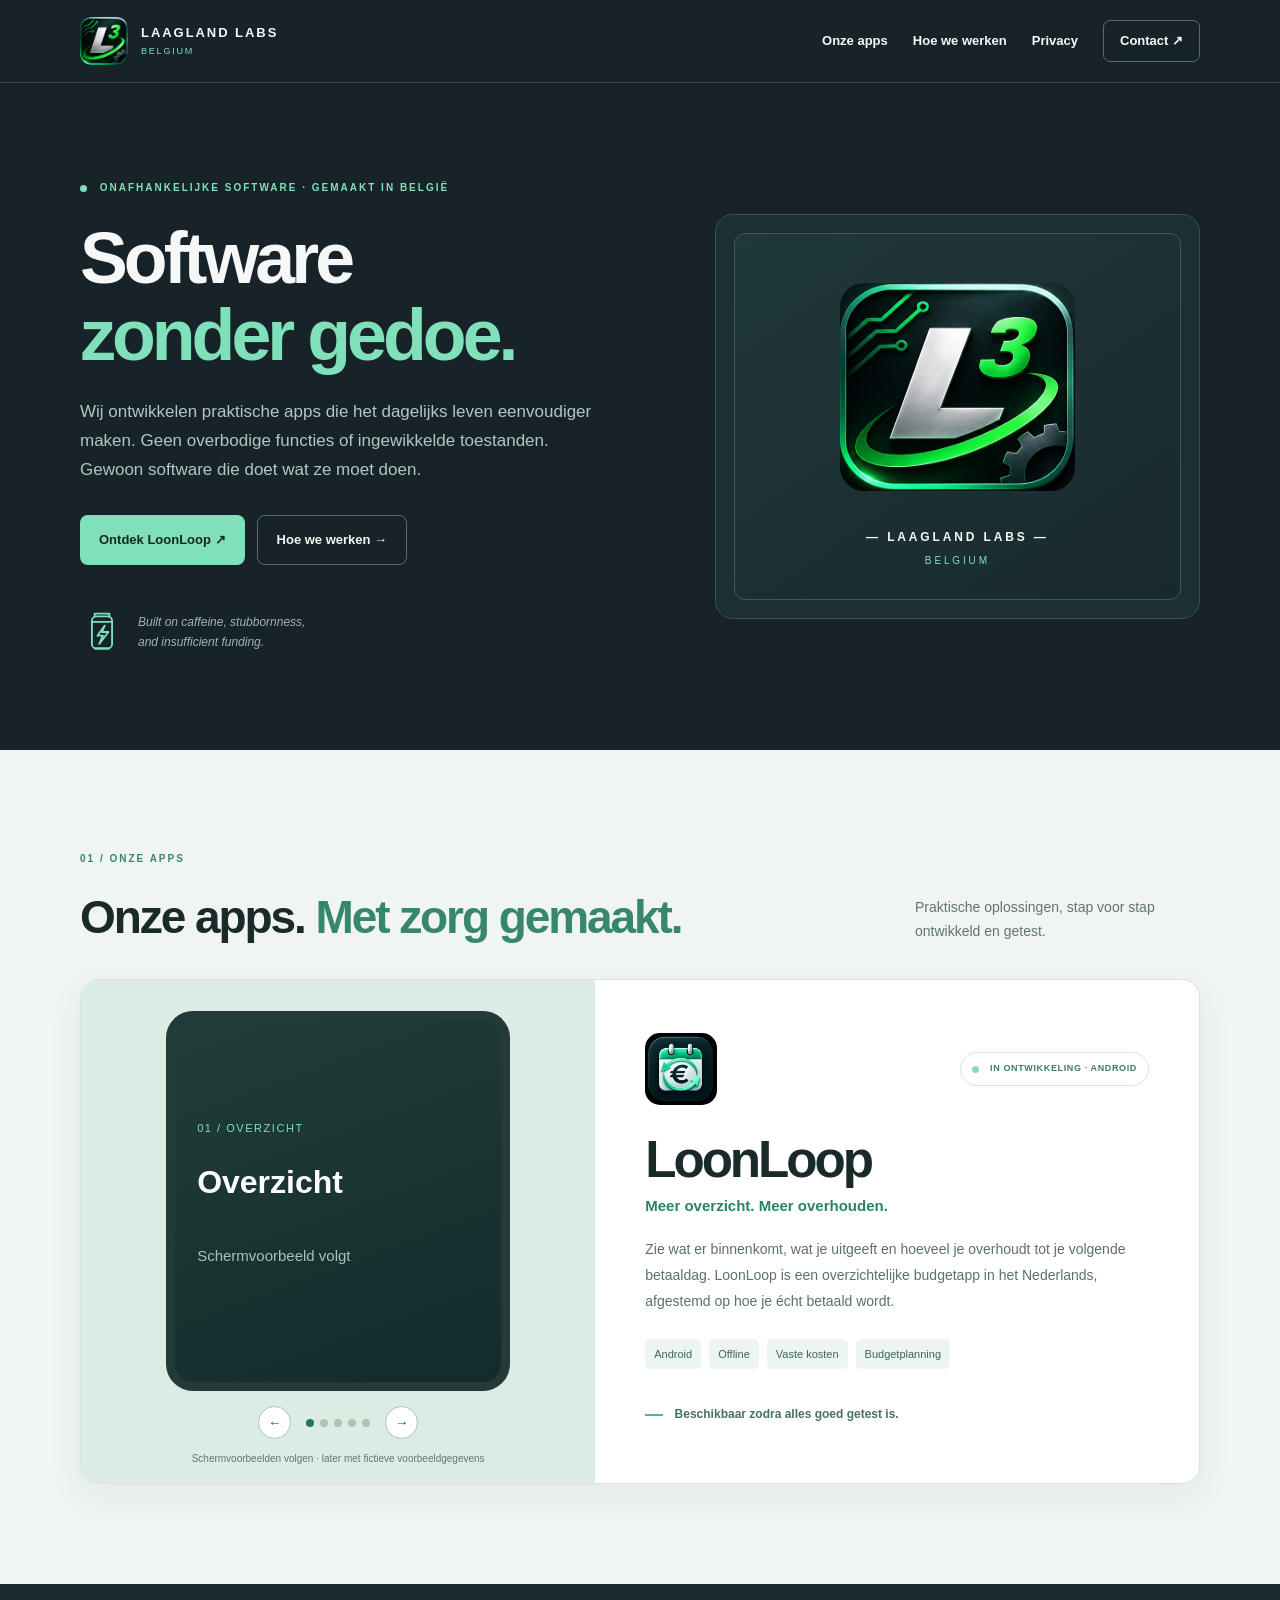
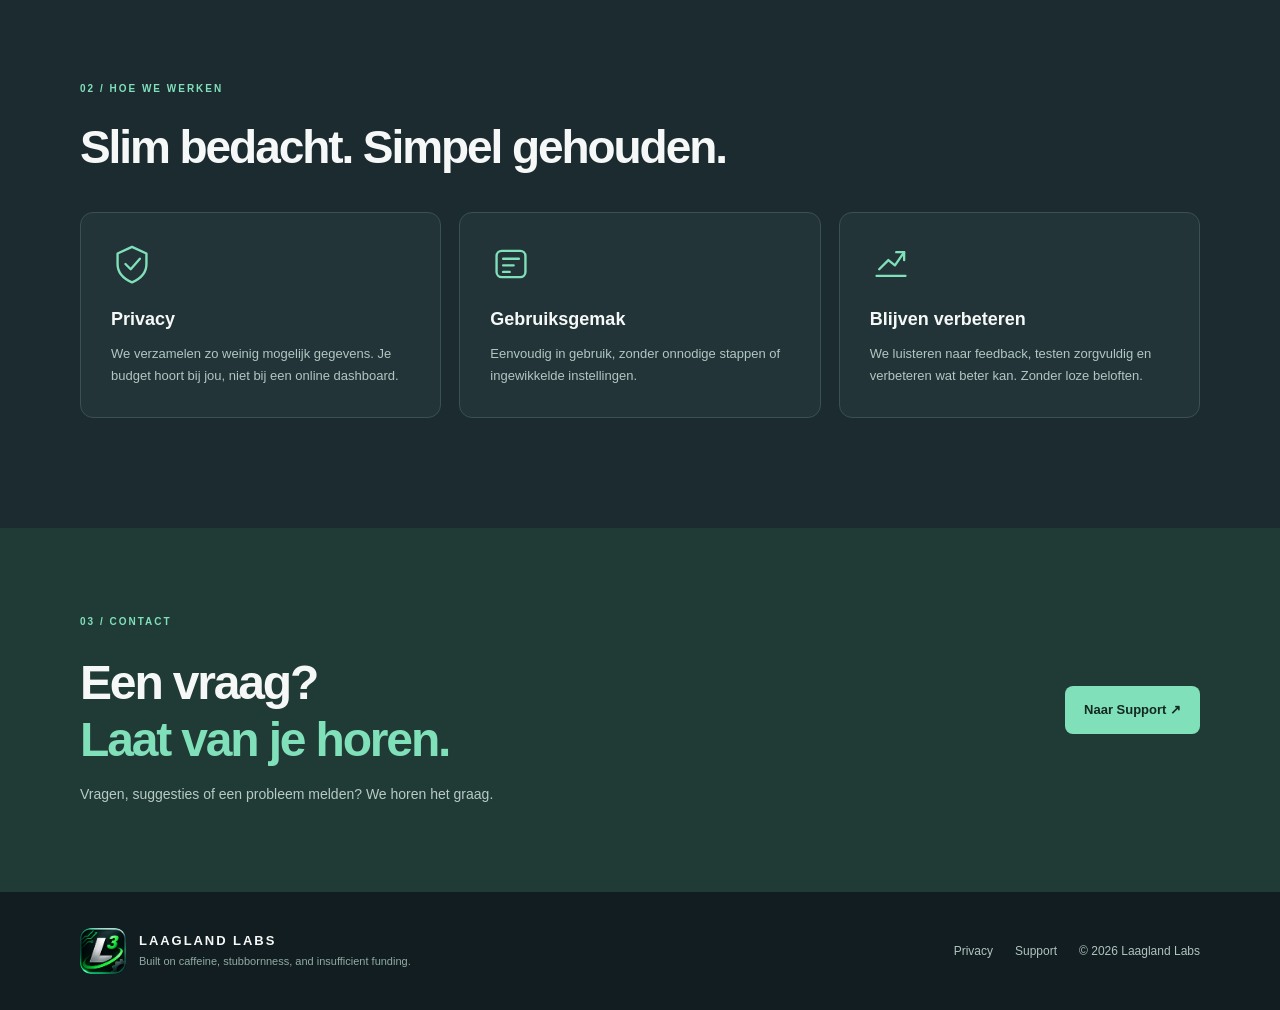
==== commit 1a236963: "Add files via upload" ====
--- a/index.html
+++ b/index.html
@@ -1,7 +1,7 @@
 <!doctype html><html lang="nl-BE"><head><meta charset="utf-8"><meta name="viewport" content="width=device-width,initial-scale=1"><meta name="theme-color" content="#172328"><meta name="description" content="Laagland Labs ontwikkelt praktische software zonder gedoe. Ontdek LoonLoop, een eenvoudige budgetapp voor België."><title>Laagland Labs — Software zonder gedoe.</title><link rel="icon" href="assets/favicon.svg" type="image/svg+xml"><link rel="stylesheet" href="styles.css"></head><body>
 <header class="header"><div class="container nav"><a href="index.html" class="brand" aria-label="Laagland Labs startpagina"><img src="assets/l3-logo-approved.png" width="48" height="48" alt=""><span><strong>LAAGLAND LABS</strong><small>BELGIUM</small></span></a><nav aria-label="Hoofdnavigatie"><a href="#apps">Onze apps</a><a href="#about">Hoe we werken</a><a href="privacy.html">Privacy</a><a class="nav-cta" href="support.html">Contact ↗</a></nav></div></header>
 <main><section class="hero container"><div class="hero-copy"><p class="eyebrow"><span class="dot"></span> ONAFHANKELIJKE SOFTWARE · GEMAAKT IN BELGIË</p><h1>Software<br><span>zonder gedoe.</span></h1><p class="lead">Wij ontwikkelen praktische apps die het dagelijks leven eenvoudiger maken. Geen overbodige functies of ingewikkelde toestanden. Gewoon software die doet wat ze moet doen.</p><div class="actions"><a class="btn btn-primary" href="#apps">Ontdek LoonLoop ↗</a><a class="btn btn-outline" href="#about">Hoe we werken →</a></div><div class="slogan"><img class="coffee-icon" src="assets/energy-can.svg" width="44" height="44" alt=""><p>Built on caffeine, stubbornness,<br>and insufficient funding.</p></div></div><div class="hero-art"><div class="hero-art-inner"><div class="mark-stage"><img src="assets/l3-logo-approved.png" width="208" height="208" alt="Laagland Labs L³-logo"></div><div class="art-caption"><span class="art-caption-name">— LAAGLAND LABS —</span><span class="art-caption-location">BELGIUM</span></div></div></div></section>
-<section class="apps" id="apps"><div class="container"><div class="section-intro"><div><p class="eyebrow dark">01 / ONZE APPS</p><h2>Onze apps. <span>Met zorg gemaakt.</span></h2></div><p>Praktische oplossingen, stap voor stap ontwikkeld en getest.</p></div><div class="product"><div class="product-visual"><div class="gallery" aria-label="LoonLoop schermvoorbeelden"><div class="gallery-viewport" id="gallery-viewport"><div class="gallery-track" id="gallery-track"><div class="gallery-slide"><div class="placeholder-screen"><span>01 / OVERZICHT</span><strong>Overzicht</strong><p>Schermvoorbeeld volgt</p></div></div><div class="gallery-slide"><div class="placeholder-screen"><span>02 / BUDGET</span><strong>Budget</strong><p>Schermvoorbeeld volgt</p></div></div><div class="gallery-slide"><div class="placeholder-screen"><span>03 / INKOMSTEN</span><strong>Inkomsten</strong><p>Schermvoorbeeld volgt</p></div></div><div class="gallery-slide"><div class="placeholder-screen"><span>04 / UITGAVEN</span><strong>Uitgaven</strong><p>Schermvoorbeeld volgt</p></div></div><div class="gallery-slide"><div class="placeholder-screen"><span>05 / INSTELLINGEN</span><strong>Instellingen</strong><p>Schermvoorbeeld volgt</p></div></div></div></div><div class="gallery-controls"><button type="button" id="gallery-prev" aria-label="Vorig scherm">←</button><div class="gallery-dots" id="gallery-dots" aria-label="Kies een scherm"></div><button type="button" id="gallery-next" aria-label="Volgend scherm">→</button></div></div><span class="preview-note">Schermvoorbeelden volgen · later met fictieve voorbeeldgegevens</span></div><div class="product-info"><div class="product-top"><img src="assets/loonloop-icon.svg" alt="LoonLoop app-logo" width="72" height="72"><span class="status"><span class="dot"></span> IN ONTWIKKELING · ANDROID</span></div><h3>LoonLoop</h3><p class="tagline">Meer overzicht. Meer overhouden.</p><p class="description">Zie wat er binnenkomt, wat je uitgeeft en hoeveel je overhoudt tot je volgende betaaldag. LoonLoop is een overzichtelijke budgetapp in het Nederlands, afgestemd op hoe je écht betaald wordt.</p><div class="chips"><span>Android</span><span>Offline</span><span>Vaste kosten</span><span>Budgetplanning</span></div><div class="availability"><span class="small-line"></span> Beschikbaar zodra alles goed getest is.</div></div></div></div></section>
+<section class="apps" id="apps"><div class="container"><div class="section-intro"><div><p class="eyebrow dark">01 / ONZE APPS</p><h2>Onze apps. <span>Met zorg gemaakt.</span></h2></div><p>Praktische oplossingen, stap voor stap ontwikkeld en getest.</p></div><div class="product"><div class="product-visual"><div class="gallery" aria-label="LoonLoop schermvoorbeelden"><div class="gallery-viewport" id="gallery-viewport"><div class="gallery-track" id="gallery-track"><div class="gallery-slide"><div class="placeholder-screen"><span>01 / OVERZICHT</span><strong>Overzicht</strong><p>Schermvoorbeeld volgt</p></div></div><div class="gallery-slide"><div class="placeholder-screen"><span>02 / BUDGET</span><strong>Budget</strong><p>Schermvoorbeeld volgt</p></div></div><div class="gallery-slide"><div class="placeholder-screen"><span>03 / INKOMSTEN</span><strong>Inkomsten</strong><p>Schermvoorbeeld volgt</p></div></div><div class="gallery-slide"><div class="placeholder-screen"><span>04 / UITGAVEN</span><strong>Uitgaven</strong><p>Schermvoorbeeld volgt</p></div></div><div class="gallery-slide"><div class="placeholder-screen"><span>05 / INSTELLINGEN</span><strong>Instellingen</strong><p>Schermvoorbeeld volgt</p></div></div></div></div><div class="gallery-controls"><button type="button" id="gallery-prev" aria-label="Vorig scherm">←</button><div class="gallery-dots" id="gallery-dots" aria-label="Kies een scherm"></div><button type="button" id="gallery-next" aria-label="Volgend scherm">→</button></div></div><span class="preview-note">Schermvoorbeelden volgen · later met fictieve voorbeeldgegevens</span></div><div class="product-info"><div class="product-top"><img src="assets/loonloop-icon-v2.svg" alt="LoonLoop app-logo" width="72" height="72"><span class="status"><span class="dot"></span> IN ONTWIKKELING · ANDROID</span></div><h3>LoonLoop</h3><p class="tagline">Meer overzicht. Meer overhouden.</p><p class="description">Zie wat er binnenkomt, wat je uitgeeft en hoeveel je overhoudt tot je volgende betaaldag. LoonLoop is een overzichtelijke budgetapp in het Nederlands, afgestemd op hoe je écht betaald wordt.</p><div class="chips"><span>Android</span><span>Offline</span><span>Vaste kosten</span><span>Budgetplanning</span></div><div class="availability"><span class="small-line"></span> Beschikbaar zodra alles goed getest is.</div></div></div></div></section>
 <section class="values" id="about"><div class="container"><p class="eyebrow">02 / HOE WE WERKEN</p><h2>Slim bedacht. Simpel gehouden.</h2><div class="values-grid"><article><div class="value-icon"><svg viewBox="0 0 32 32" aria-hidden="true"><path d="M16 3 27 8v8c0 7-4 11-11 14C9 27 5 23 5 16V8z"/><path d="m11 16 4 4 7-8"/></svg></div><h3>Privacy</h3><p>We verzamelen zo weinig mogelijk gegevens. Je budget hoort bij jou, niet bij een online dashboard.</p></article><article><div class="value-icon"><svg viewBox="0 0 32 32" aria-hidden="true"><rect x="5" y="6" width="22" height="20" rx="4"/><path d="M10 12h12M10 17h8M10 22h5"/></svg></div><h3>Gebruiksgemak</h3><p>Eenvoudig in gebruik, zonder onnodige stappen of ingewikkelde instellingen.</p></article><article><div class="value-icon"><svg viewBox="0 0 32 32" aria-hidden="true"><path d="M5 25h22M7 20l7-7 5 4 7-10"/><path d="M20 7h6v6"/></svg></div><h3>Blijven verbeteren</h3><p>We luisteren naar feedback, testen zorgvuldig en verbeteren wat beter kan. Zonder loze beloften.</p></article></div></div></section>
 <section class="contact"><div class="container contact-row"><div><p class="eyebrow">03 / CONTACT</p><h2>Een vraag?<br><span>Laat van je horen.</span></h2><p>Vragen, suggesties of een probleem melden? We horen het graag.</p></div><a class="btn btn-primary" href="support.html">Naar Support ↗</a></div></section></main>
 <footer><div class="container footer"><div class="footer-brand"><img src="assets/l3-logo-approved.png" width="46" height="46" alt=""><div><strong>LAAGLAND LABS</strong><small>Built on caffeine, stubbornness, and insufficient funding.</small></div></div><div class="footer-links"><a href="privacy.html">Privacy</a><a href="support.html">Support</a><span>© <span id="year">2026</span> Laagland Labs</span></div></div></footer><script src="script.js"></script></body></html>
